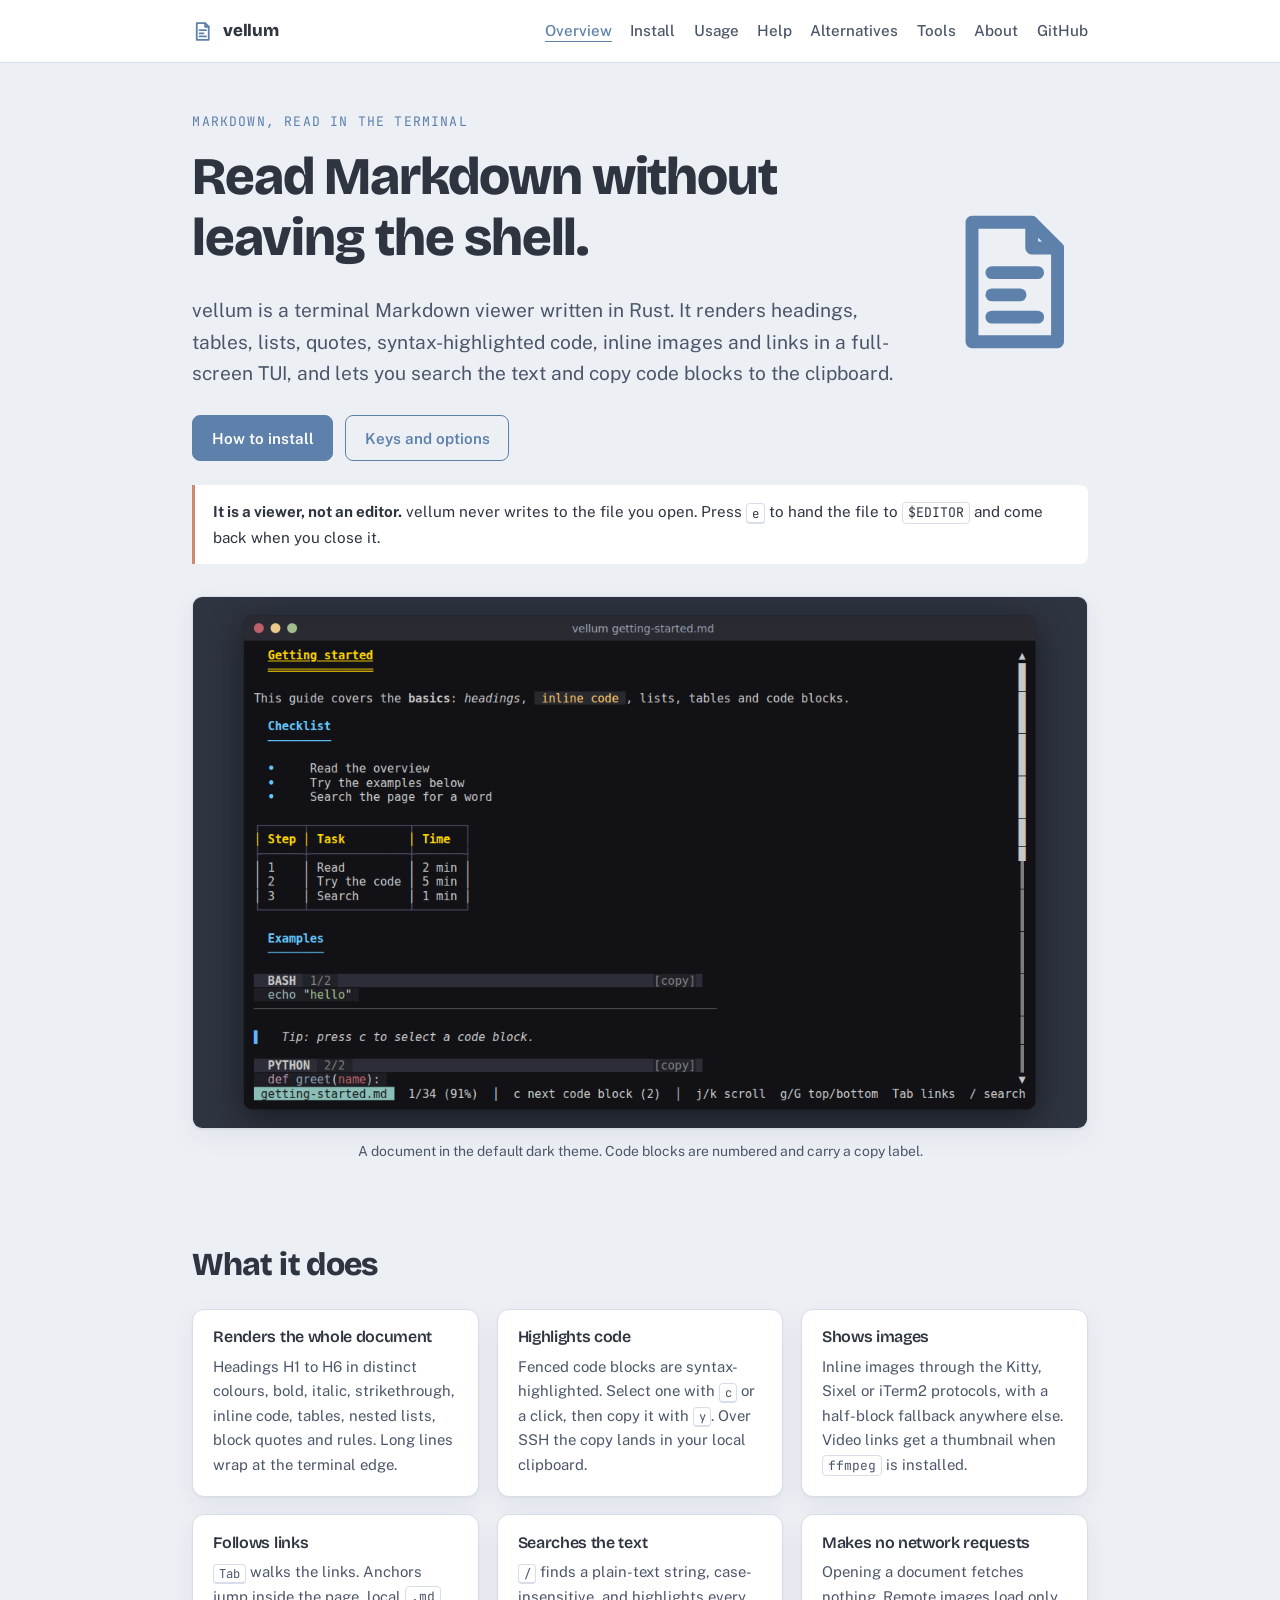
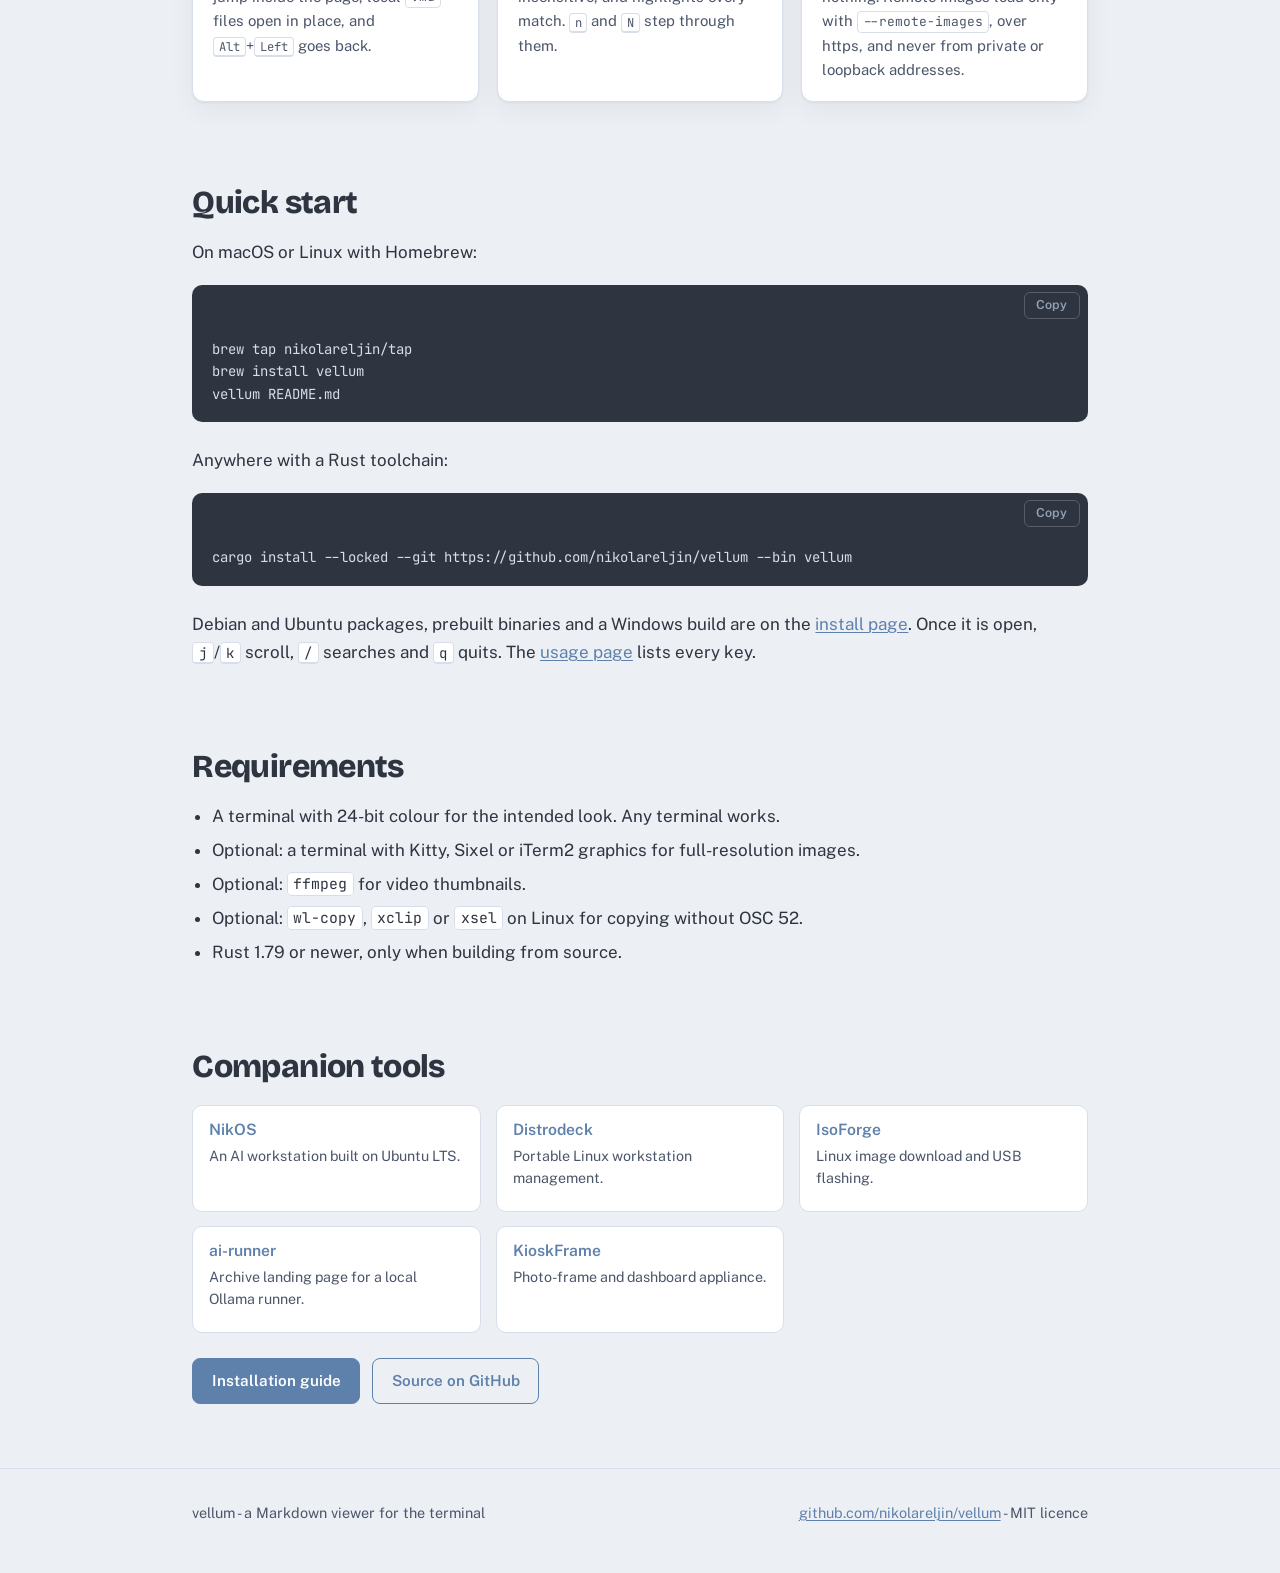
==== site/index.html @ 7dc310c6 "docs: user guide site Overview, install per platform, usage and keys, help, alternatives and about p" ====
<!DOCTYPE html>
<html lang="en">
<head>
<meta charset="UTF-8">
<meta name="viewport" content="width=device-width, initial-scale=1.0">
<title>vellum - a Markdown viewer for the terminal</title>
<!-- seo -->
<meta name="description" content="vellum renders Markdown in the terminal: syntax-highlighted code you can copy, tables, inline images, links and search, in a full-screen TUI.">
<meta name="keywords" content="Markdown reader, terminal Markdown, README viewer, open source, vellum, Markdown viewer, terminal, TUI, Rust, CLI">
<meta name="author" content="Nik Reljin">
<link rel="canonical" href="https://nikolareljin.github.io/vellum/">
<meta property="og:site_name" content="vellum">
<meta property="og:type" content="website">
<meta property="og:title" content="vellum - a Markdown viewer for the terminal">
<meta property="og:description" content="vellum renders Markdown in the terminal: syntax-highlighted code you can copy, tables, inline images, links and search, in a full-screen TUI.">
<meta property="og:url" content="https://nikolareljin.github.io/vellum/">
<meta property="og:image" content="https://nikolareljin.github.io/vellum/assets/og-image.png">
<meta property="og:image:width" content="1200">
<meta property="og:image:height" content="630">
<meta property="og:image:alt" content="vellum in a terminal, showing a Markdown document with a selected code block">
<meta name="twitter:card" content="summary_large_image">
<meta name="twitter:title" content="vellum - a Markdown viewer for the terminal">
<meta name="twitter:description" content="vellum renders Markdown in the terminal: syntax-highlighted code you can copy, tables, inline images, links and search, in a full-screen TUI.">
<meta name="twitter:image" content="https://nikolareljin.github.io/vellum/assets/og-image.png">
<meta name="twitter:image:alt" content="vellum in a terminal, showing a Markdown document with a selected code block">
<script type="application/ld+json">{"@context":"https://schema.org","@type":"SoftwareApplication","name":"vellum","url":"https://nikolareljin.github.io/vellum/","applicationCategory":"DeveloperApplication","operatingSystem":"Linux, macOS","author":{"@type":"Person","name":"Nik Reljin"},"description":"vellum renders Markdown in the terminal: syntax-highlighted code you can copy, tables, inline images, links and search, in a full-screen TUI.","license":"https://opensource.org/licenses/MIT","downloadUrl":"https://github.com/nikolareljin/vellum/releases","codeRepository":"https://github.com/nikolareljin/vellum","image":"https://nikolareljin.github.io/vellum/assets/og-image.png","offers":{"@type":"Offer","price":"0","priceCurrency":"USD"},"keywords":"vellum, Markdown viewer, terminal, TUI, Rust, CLI, Markdown reader, terminal Markdown, README viewer, open source"}</script>
<!-- /seo -->
<link rel="icon" href="assets/menu-icon.svg">
<link rel="preconnect" href="https://fonts.googleapis.com">
<link rel="preconnect" href="https://fonts.gstatic.com" crossorigin>
<link href="https://fonts.googleapis.com/css2?family=Bricolage+Grotesque:opsz,wght@12..96,600;12..96,800&family=JetBrains+Mono:wght@400;700&family=Public+Sans:wght@400;500;600&display=swap" rel="stylesheet">
<link rel="stylesheet" href="style.css">
</head>
<body>
<a class="skip" href="#main">Skip to content</a>

<header class="site">
  <div class="wrap">
    <a class="brand" href="index.html"><img src="assets/menu-icon.svg" alt=""> vellum</a>
    <nav class="site">
      <a href="index.html" aria-current="page">Overview</a>
      <a href="install.html">Install</a>
      <a href="usage.html">Usage</a>
      <a href="help.html">Help</a>
      <a href="alternatives.html">Alternatives</a>
      <a href="about.html#tool-suite">Tools</a>
      <a href="about.html">About</a>
      <a href="https://github.com/nikolareljin/vellum">GitHub</a>
    </nav>
  </div>
</header>

<main id="main">
<div class="wrap">

  <div class="hero">
    <div class="hero-text">
      <p class="tagline">Markdown, read in the terminal</p>
      <h1>Read Markdown without leaving the shell.</h1>
      <p class="lede">vellum is a terminal Markdown viewer written in Rust. It renders headings, tables,
      lists, quotes, syntax-highlighted code, inline images and links in a full-screen TUI, and lets you
      search the text and copy code blocks to the clipboard.</p>
      <div class="actions">
        <a class="btn btn-primary" href="install.html">How to install</a>
        <a class="btn btn-ghost" href="usage.html">Keys and options</a>
      </div>
    </div>
    <div class="hero-mark"><img src="assets/menu-icon.svg" alt="vellum logo: a page with a folded corner"></div>
  </div>

  <div class="note">
    <strong>It is a viewer, not an editor.</strong> vellum never writes to the file you open.
    Press <kbd>e</kbd> to hand the file to <code>$EDITOR</code> and come back when you close it.
  </div>

  <figure>
    <img src="assets/screenshot-doc.png" width="1160" height="690" loading="lazy"
         alt="vellum showing a Markdown document in a terminal: coloured headings, a bulleted list, a table, a quote and code blocks with numbered headers and copy labels, and a status bar listing the keys.">
    <figcaption>A document in the default dark theme. Code blocks are numbered and carry a copy label.</figcaption>
  </figure>

  <h2>What it does</h2>

  <div class="cards">
    <div class="card">
      <h3>Renders the whole document</h3>
      <p>Headings H1 to H6 in distinct colours, bold, italic, strikethrough, inline code, tables,
      nested lists, block quotes and rules. Long lines wrap at the terminal edge.</p>
    </div>
    <div class="card">
      <h3>Highlights code</h3>
      <p>Fenced code blocks are syntax-highlighted. Select one with <kbd>c</kbd> or a click, then copy it
      with <kbd>y</kbd>. Over SSH the copy lands in your local clipboard.</p>
    </div>
    <div class="card">
      <h3>Shows images</h3>
      <p>Inline images through the Kitty, Sixel or iTerm2 protocols, with a half-block fallback anywhere
      else. Video links get a thumbnail when <code>ffmpeg</code> is installed.</p>
    </div>
    <div class="card">
      <h3>Follows links</h3>
      <p><kbd>Tab</kbd> walks the links. Anchors jump inside the page, local <code>.md</code> files open
      in place, and <kbd>Alt</kbd>+<kbd>Left</kbd> goes back.</p>
    </div>
    <div class="card">
      <h3>Searches the text</h3>
      <p><kbd>/</kbd> finds a plain-text string, case-insensitive, and highlights every match.
      <kbd>n</kbd> and <kbd>N</kbd> step through them.</p>
    </div>
    <div class="card">
      <h3>Makes no network requests</h3>
      <p>Opening a document fetches nothing. Remote images load only with <code>--remote-images</code>,
      over https, and never from private or loopback addresses.</p>
    </div>
  </div>

  <h2>Quick start</h2>

  <p>On macOS or Linux with Homebrew:</p>

<pre><code>brew tap nikolareljin/tap
brew install vellum
vellum README.md</code></pre>

  <p>Anywhere with a Rust toolchain:</p>

<pre><code>cargo install --locked --git https://github.com/nikolareljin/vellum --bin vellum</code></pre>

  <p>Debian and Ubuntu packages, prebuilt binaries and a Windows build are on the
  <a href="install.html">install page</a>. Once it is open, <kbd>j</kbd>/<kbd>k</kbd> scroll,
  <kbd>/</kbd> searches and <kbd>q</kbd> quits. The <a href="usage.html">usage page</a> lists every key.</p>

  <h2>Requirements</h2>

  <ul class="tight">
    <li>A terminal with 24-bit colour for the intended look. Any terminal works.</li>
    <li>Optional: a terminal with Kitty, Sixel or iTerm2 graphics for full-resolution images.</li>
    <li>Optional: <code>ffmpeg</code> for video thumbnails.</li>
    <li>Optional: <code>wl-copy</code>, <code>xclip</code> or <code>xsel</code> on Linux for copying
    without OSC 52.</li>
    <li>Rust 1.79 or newer, only when building from source.</li>
  </ul>

  <section id="tool-suite"><h2>Companion tools</h2><div class="repo-grid"><div class="repo"><h3 class="h4"><a href="https://nikolareljin.github.io/nikos/">NikOS</a></h3><p>An AI workstation built on Ubuntu LTS.</p></div><div class="repo"><h3 class="h4"><a href="https://nikolareljin.github.io/distrodeck/">Distrodeck</a></h3><p>Portable Linux workstation management.</p></div><div class="repo"><h3 class="h4"><a href="https://nikolareljin.github.io/iso-forge/">IsoForge</a></h3><p>Linux image download and USB flashing.</p></div><div class="repo"><h3 class="h4"><a href="https://nikolareljin.github.io/ai-runner/">ai-runner</a></h3><p>Archive landing page for a local Ollama runner.</p></div><div class="repo"><h3 class="h4"><a href="https://nikolareljin.github.io/kiosk-frame/">KioskFrame</a></h3><p>Photo-frame and dashboard appliance.</p></div></div></section>

  <div class="actions">
    <a class="btn btn-primary" href="install.html">Installation guide</a>
    <a class="btn btn-ghost" href="https://github.com/nikolareljin/vellum">Source on GitHub</a>
  </div>

</div>
</main>

<footer class="site">
  <div class="wrap">
    <span>vellum - a Markdown viewer for the terminal</span>
    <span><a href="https://github.com/nikolareljin/vellum">github.com/nikolareljin/vellum</a> - MIT licence</span>
  </div>
</footer>

<script src="copy.js" defer></script>
</body>
</html>
---- site/style.css ----
/* vellum site styles. Nord-derived palette, shared with the sibling NikOS
   site. Light and dark are both first-class; the dark values are
   the Nord polar-night set. */

:root {
  --paper: #ECEFF4;
  --paper-raised: #FFFFFF;
  --ink: #2E3440;
  --ink-soft: #4C566A;
  --rule: #D8DEE9;
  --frost: #5E81AC;
  --frost-bright: #88C0D0;
  --aurora-green: #A3BE8C;
  --aurora-amber: #D08770;
  --terminal: #2E3440;
  --terminal-ink: #D8DEE9;
  --dim: #8FA1B3;
  --shadow: 0 1px 2px rgba(46, 52, 64, .06), 0 8px 24px rgba(46, 52, 64, .06);
}

@media (prefers-color-scheme: dark) {
  :root {
    --paper: #2E3440;
    --paper-raised: #3B4252;
    --ink: #ECEFF4;
    --ink-soft: #C1C9D6;
    --rule: #434C5E;
    --frost: #88C0D0;
    --frost-bright: #8FBCBB;
    --aurora-green: #A3BE8C;
    --aurora-amber: #EBCB8B;
    --terminal: #242933;
    --terminal-ink: #D8DEE9;
    --dim: #7B8794;
    --shadow: 0 1px 2px rgba(0, 0, 0, .3), 0 8px 24px rgba(0, 0, 0, .28);
  }
}

* { box-sizing: border-box; }

body {
  margin: 0;
  background: var(--paper);
  color: var(--ink);
  font-family: "Public Sans", -apple-system, BlinkMacSystemFont, "Segoe UI", Roboto, Helvetica, Arial, sans-serif;
  font-size: 17px;
  line-height: 1.65;
  -webkit-font-smoothing: antialiased;
}

h1, h2, h3 {
  font-family: "Bricolage Grotesque", "Public Sans", -apple-system, BlinkMacSystemFont, Helvetica, Arial, sans-serif;
  font-weight: 800;
  line-height: 1.15;
  letter-spacing: -.02em;
  margin: 0 0 .5em;
}

h1 { font-size: clamp(2.1rem, 5vw, 3.3rem); }
h2 { font-size: clamp(1.5rem, 3vw, 2rem); margin-top: 2.6em; }
h3 { font-size: 1.16rem; font-weight: 600; margin-top: 2em; }

p { margin: 0 0 1.1em; }
a { color: var(--frost); text-decoration-thickness: 1px; text-underline-offset: 2px; }
a:hover { color: var(--frost-bright); }

code, kbd, pre {
  font-family: "JetBrains Mono", ui-monospace, SFMono-Regular, Menlo, Consolas, monospace;
}

code {
  font-size: .87em;
  background: var(--paper-raised);
  border: 1px solid var(--rule);
  border-radius: 4px;
  padding: .1em .38em;
}

pre {
  background: var(--terminal);
  color: var(--terminal-ink);
  border-radius: 10px;
  padding: 1.1rem 1.25rem;
  overflow-x: auto;
  font-size: .87rem;
  line-height: 1.6;
  margin: 0 0 1.4em;
}

pre code { background: none; border: 0; padding: 0; color: inherit; font-size: 1em; }
pre .c { color: var(--dim); }
pre .p { color: var(--frost-bright); }

/* Copy button. The shell and bar are added by copy.js, so without JavaScript
   the code block renders exactly as it did before.

   The button lives in a bar above the code, not floating over it: install
   commands scroll horizontally, and a floating button covers the end of the
   line precisely when someone scrolls across to read it. */
.code-block { margin: 0 0 1.4em; }

.code-bar {
  display: flex;
  justify-content: flex-end;
  align-items: center;
  background: var(--terminal);
  border-radius: 10px 10px 0 0;
  padding: .45rem .5rem .1rem;
}

.code-block pre { border-radius: 0 0 10px 10px; margin: 0; }

.copy-btn {
  font-family: "Public Sans", sans-serif;
  font-size: .78rem;
  font-weight: 600;
  line-height: 1;
  padding: .38rem .7rem;
  border-radius: 6px;
  cursor: pointer;
  color: var(--dim);
  background: transparent;
  border: 1px solid rgba(216, 222, 233, .24);
  transition: color .12s, border-color .12s, background .12s;
}

.copy-btn:hover {
  color: var(--terminal-ink);
  border-color: rgba(216, 222, 233, .5);
  background: rgba(255, 255, 255, .08);
}

.copy-btn:focus-visible { outline: 2px solid var(--frost-bright); outline-offset: 2px; }
.copy-btn[data-state="copied"] { color: var(--aurora-green); border-color: var(--aurora-green); }
.copy-btn[data-state="failed"] { color: var(--aurora-amber); border-color: var(--aurora-amber); }

@media (max-width: 620px) {
  .copy-btn { font-size: .72rem; padding: .32rem .55rem; }
}

/* -- Layout -- */

.wrap { max-width: 940px; margin: 0 auto; padding: 0 1.4rem; }

header.site {
  border-bottom: 1px solid var(--rule);
  background: var(--paper-raised);
  position: sticky;
  top: 0;
  z-index: 10;
}

header.site .wrap {
  display: flex;
  align-items: center;
  gap: 1.4rem;
  min-height: 62px;
  flex-wrap: wrap;
}

.brand {
  display: flex;
  align-items: center;
  gap: .6rem;
  font-family: "Bricolage Grotesque", sans-serif;
  font-weight: 800;
  font-size: 1.06rem;
  color: var(--ink);
  text-decoration: none;
  letter-spacing: -.01em;
}

/* The page glyph, drawn to stay legible small. */
.brand img { width: 21px; height: 21px; }

nav.site { display: flex; gap: 1.15rem; margin-left: auto; flex-wrap: wrap; }
nav.site a { color: var(--ink-soft); text-decoration: none; font-size: .95rem; font-weight: 500; }
nav.site a:hover, nav.site a[aria-current="page"] { color: var(--frost); }
nav.site a[aria-current="page"] { text-decoration: underline; text-underline-offset: 5px; }

main { padding: 3rem 0 4rem; }

footer.site {
  border-top: 1px solid var(--rule);
  color: var(--ink-soft);
  font-size: .9rem;
  padding: 2rem 0 3rem;
}

footer.site .wrap { display: flex; gap: 1rem; flex-wrap: wrap; justify-content: space-between; }

/* -- Components -- */

.lede { font-size: 1.2rem; color: var(--ink-soft); max-width: 62ch; }

.tagline {
  font-family: "JetBrains Mono", monospace;
  font-size: .82rem;
  letter-spacing: .09em;
  text-transform: uppercase;
  color: var(--frost);
  margin-bottom: .9rem;
}

.hero { display: flex; gap: 2.5rem; align-items: center; flex-wrap: wrap; }
.hero-text { flex: 1 1 340px; }
.hero-mark { flex: 0 0 150px; }
.hero-mark img { width: 100%; height: auto; }

.actions { display: flex; gap: .75rem; flex-wrap: wrap; margin-top: 1.6rem; }

.btn {
  display: inline-block;
  padding: .58rem 1.15rem;
  border-radius: 8px;
  font-weight: 600;
  font-size: .95rem;
  text-decoration: none;
  border: 1px solid var(--frost);
}

.btn-primary { background: var(--frost); color: var(--paper-raised); }
.btn-primary:hover { background: var(--frost-bright); color: var(--terminal); }
.btn-ghost { color: var(--frost); }
.btn-ghost:hover { background: var(--paper-raised); }

.cards { display: grid; gap: 1.1rem; grid-template-columns: repeat(auto-fit, minmax(240px, 1fr)); margin: 1.6rem 0 0; }

.card {
  background: var(--paper-raised);
  border: 1px solid var(--rule);
  border-radius: 12px;
  padding: 1.15rem 1.25rem;
  box-shadow: var(--shadow);
}

.card h3 { margin-top: 0; font-size: 1rem; }
.card p { margin-bottom: 0; font-size: .93rem; color: var(--ink-soft); }
.card p:last-child { margin-bottom: 0; }

.note {
  border-left: 3px solid var(--aurora-amber);
  background: var(--paper-raised);
  padding: .9rem 1.1rem;
  border-radius: 0 8px 8px 0;
  margin: 1.5rem 0;
  font-size: .95rem;
}

.note strong { color: var(--ink); }

.table-scroll { overflow-x: auto; margin: 0 0 1.6em; }

table { border-collapse: collapse; width: 100%; font-size: .93rem; }
th, td { text-align: left; padding: .55rem .8rem; border-bottom: 1px solid var(--rule); vertical-align: top; }
th { font-weight: 600; color: var(--ink-soft); font-size: .82rem; text-transform: uppercase; letter-spacing: .05em; }
td code { white-space: nowrap; }
tbody tr:hover { background: var(--paper-raised); }

.size { color: var(--ink-soft); font-variant-numeric: tabular-nums; white-space: nowrap; }

figure { margin: 2rem 0; }
figure svg { width: 100%; height: auto; display: block; }

figure img {
  width: 100%;
  height: auto;
  display: block;
  border-radius: 10px;
  border: 1px solid var(--rule);
  box-shadow: var(--shadow);
}
figcaption { font-size: .87rem; color: var(--ink-soft); margin-top: .7rem; text-align: center; }

.repo-grid { display: grid; gap: .9rem; grid-template-columns: repeat(auto-fit, minmax(270px, 1fr)); margin: 1.2rem 0 0; }

.repo {
  border: 1px solid var(--rule);
  background: var(--paper-raised);
  border-radius: 10px;
  padding: .9rem 1rem;
}

.repo h4 { margin: 0 0 .3rem; font-size: .98rem; font-weight: 600; }
.repo h4 a { text-decoration: none; }
.repo p { margin: 0 0 .5rem; font-size: .89rem; color: var(--ink-soft); line-height: 1.5; }
.repo .links { font-size: .82rem; display: flex; gap: .8rem; }

ul.tight, ol.tight { margin: 0 0 1.2em; padding-left: 1.2rem; }
ul.tight li, ol.tight li { margin-bottom: .35em; }

.skip {
  position: absolute;
  left: -9999px;
}
.skip:focus {
  left: 1rem;
  top: .6rem;
  background: var(--paper-raised);
  padding: .5rem .9rem;
  border-radius: 6px;
  z-index: 20;
}

@media (max-width: 620px) {
  body { font-size: 16px; }
  main { padding: 2rem 0 3rem; }
  nav.site { gap: .85rem; width: 100%; margin-left: 0; }
}

kbd {
  font-size: .82em;
  background: var(--paper-raised);
  border: 1px solid var(--rule);
  border-bottom-width: 2px;
  border-radius: 4px;
  padding: .05em .4em;
  white-space: nowrap;
}


/* Card titles that sit directly under an h2 use a higher heading level with
   the h4 look, so the outline has no skipped level. */
.repo .h4 { margin: 0 0 .3rem; font-family: "Public Sans", sans-serif; font-size: .98rem; font-weight: 600; letter-spacing: 0; line-height: 1.3; }
.repo .h4 a { text-decoration: none; }
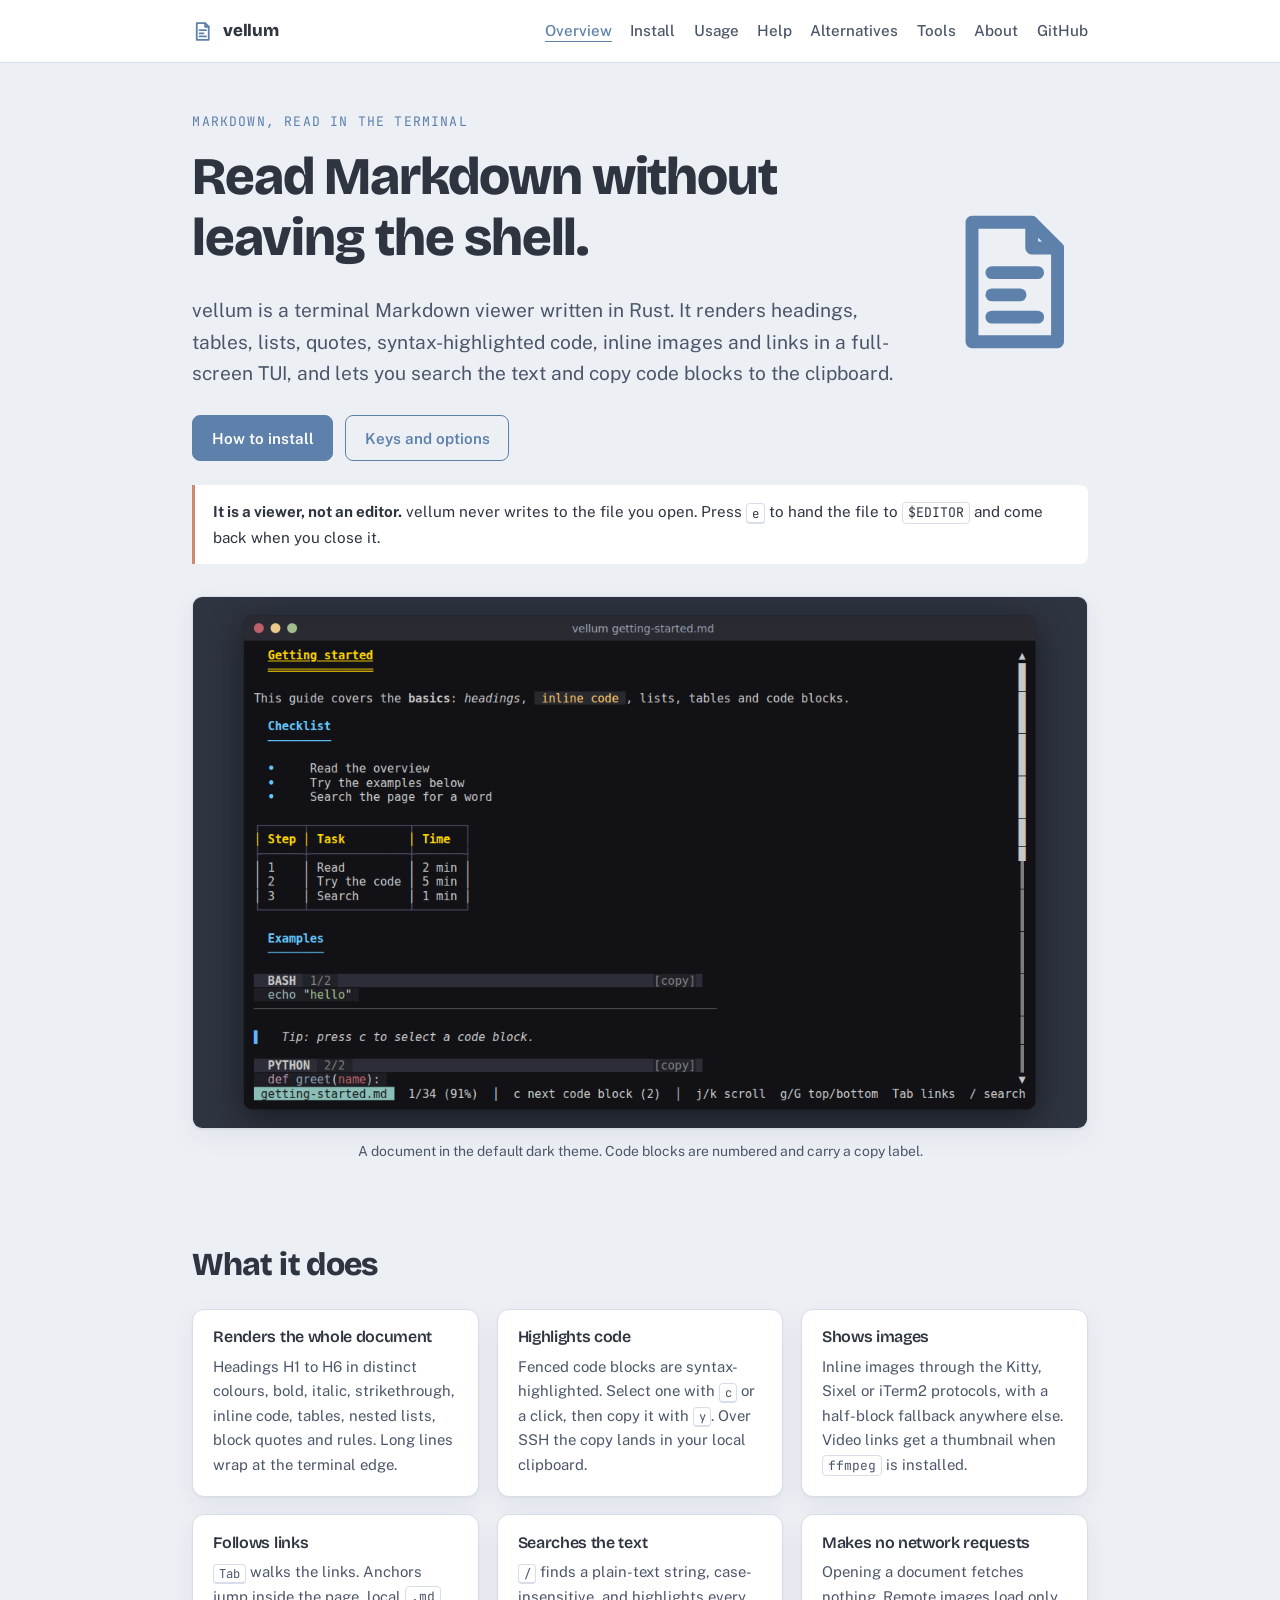
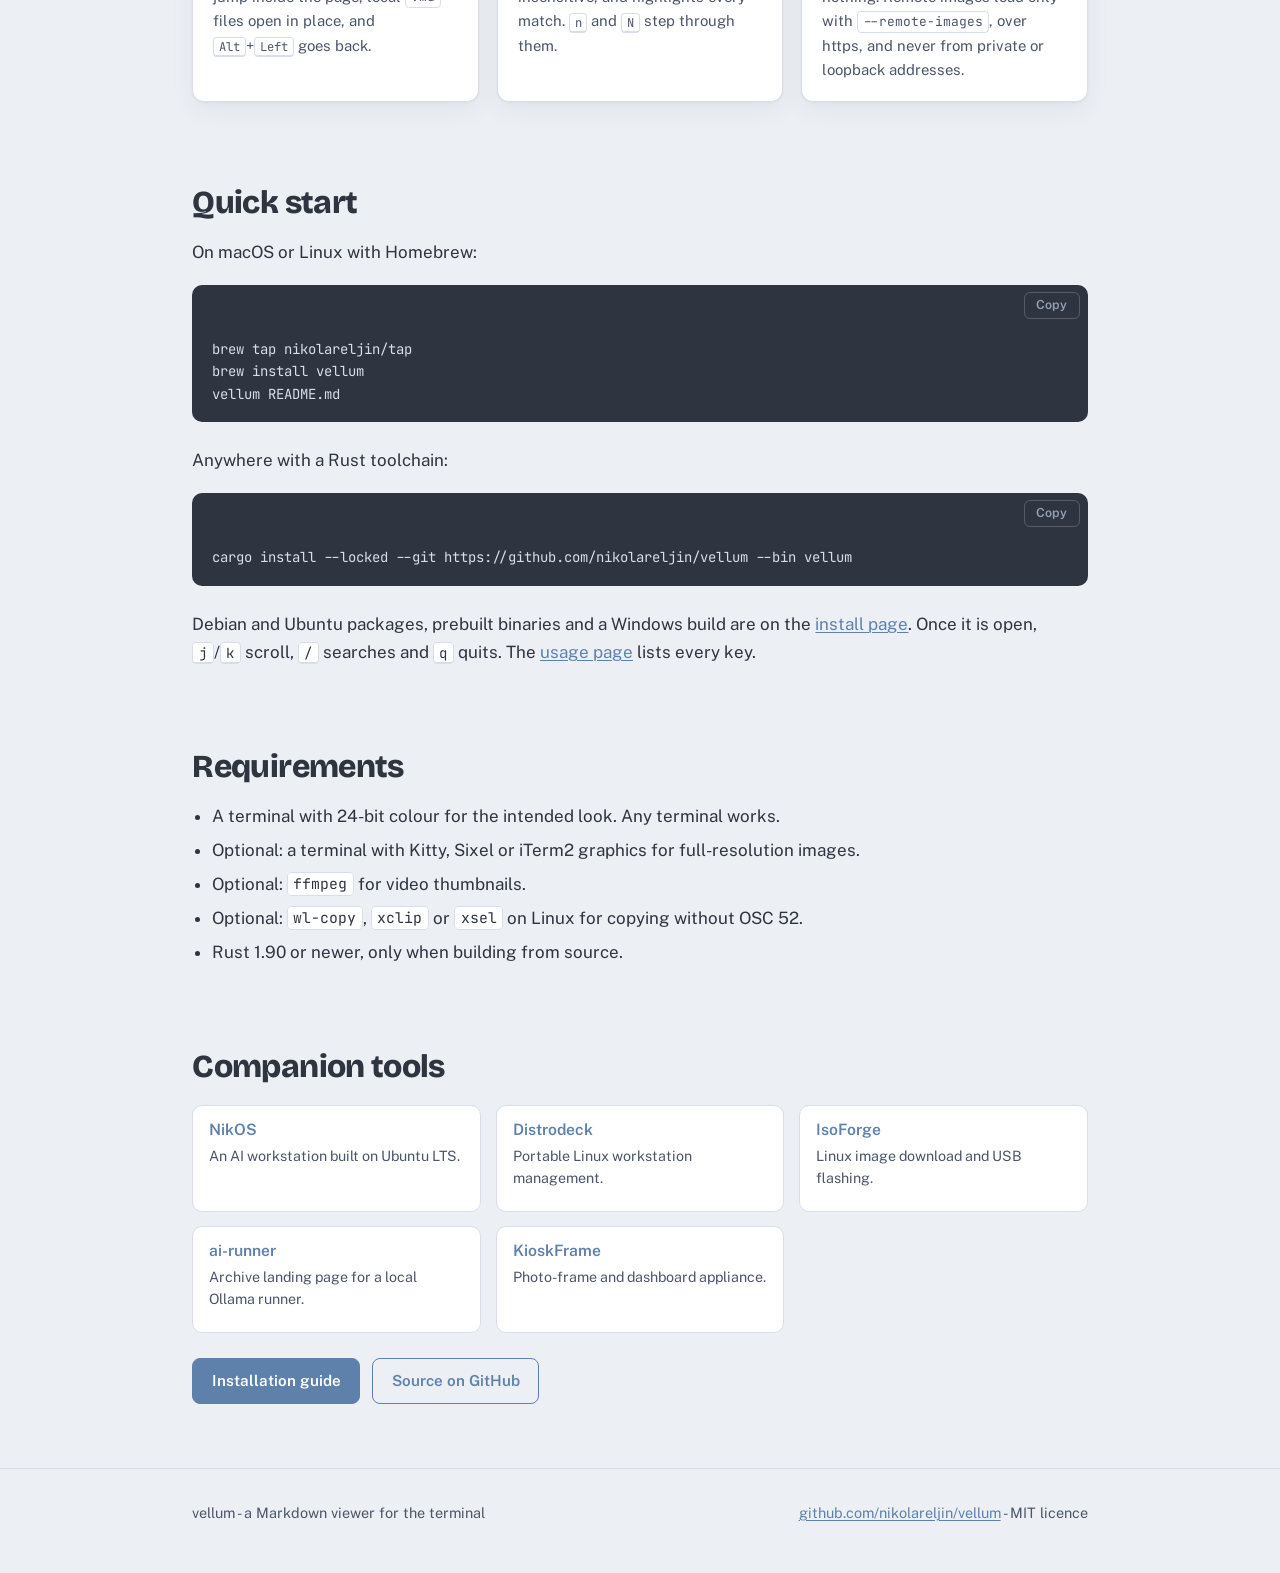
==== commit 28d8baa4: "docs(site): match 0.7.0 behaviour; minimum Rust is 1.90 - usage: list the VTE error when OSC 52 is t" ====
--- a/site/index.html
+++ b/site/index.html
@@ -138,7 +138,7 @@
     <li>Optional: <code>ffmpeg</code> for video thumbnails.</li>
     <li>Optional: <code>wl-copy</code>, <code>xclip</code> or <code>xsel</code> on Linux for copying
     without OSC 52.</li>
-    <li>Rust 1.79 or newer, only when building from source.</li>
+    <li>Rust 1.90 or newer, only when building from source.</li>
   </ul>
 
   <section id="tool-suite"><h2>Companion tools</h2><div class="repo-grid"><div class="repo"><h3 class="h4"><a href="https://nikolareljin.github.io/nikos/">NikOS</a></h3><p>An AI workstation built on Ubuntu LTS.</p></div><div class="repo"><h3 class="h4"><a href="https://nikolareljin.github.io/distrodeck/">Distrodeck</a></h3><p>Portable Linux workstation management.</p></div><div class="repo"><h3 class="h4"><a href="https://nikolareljin.github.io/iso-forge/">IsoForge</a></h3><p>Linux image download and USB flashing.</p></div><div class="repo"><h3 class="h4"><a href="https://nikolareljin.github.io/ai-runner/">ai-runner</a></h3><p>Archive landing page for a local Ollama runner.</p></div><div class="repo"><h3 class="h4"><a href="https://nikolareljin.github.io/kiosk-frame/">KioskFrame</a></h3><p>Photo-frame and dashboard appliance.</p></div></div></section>
